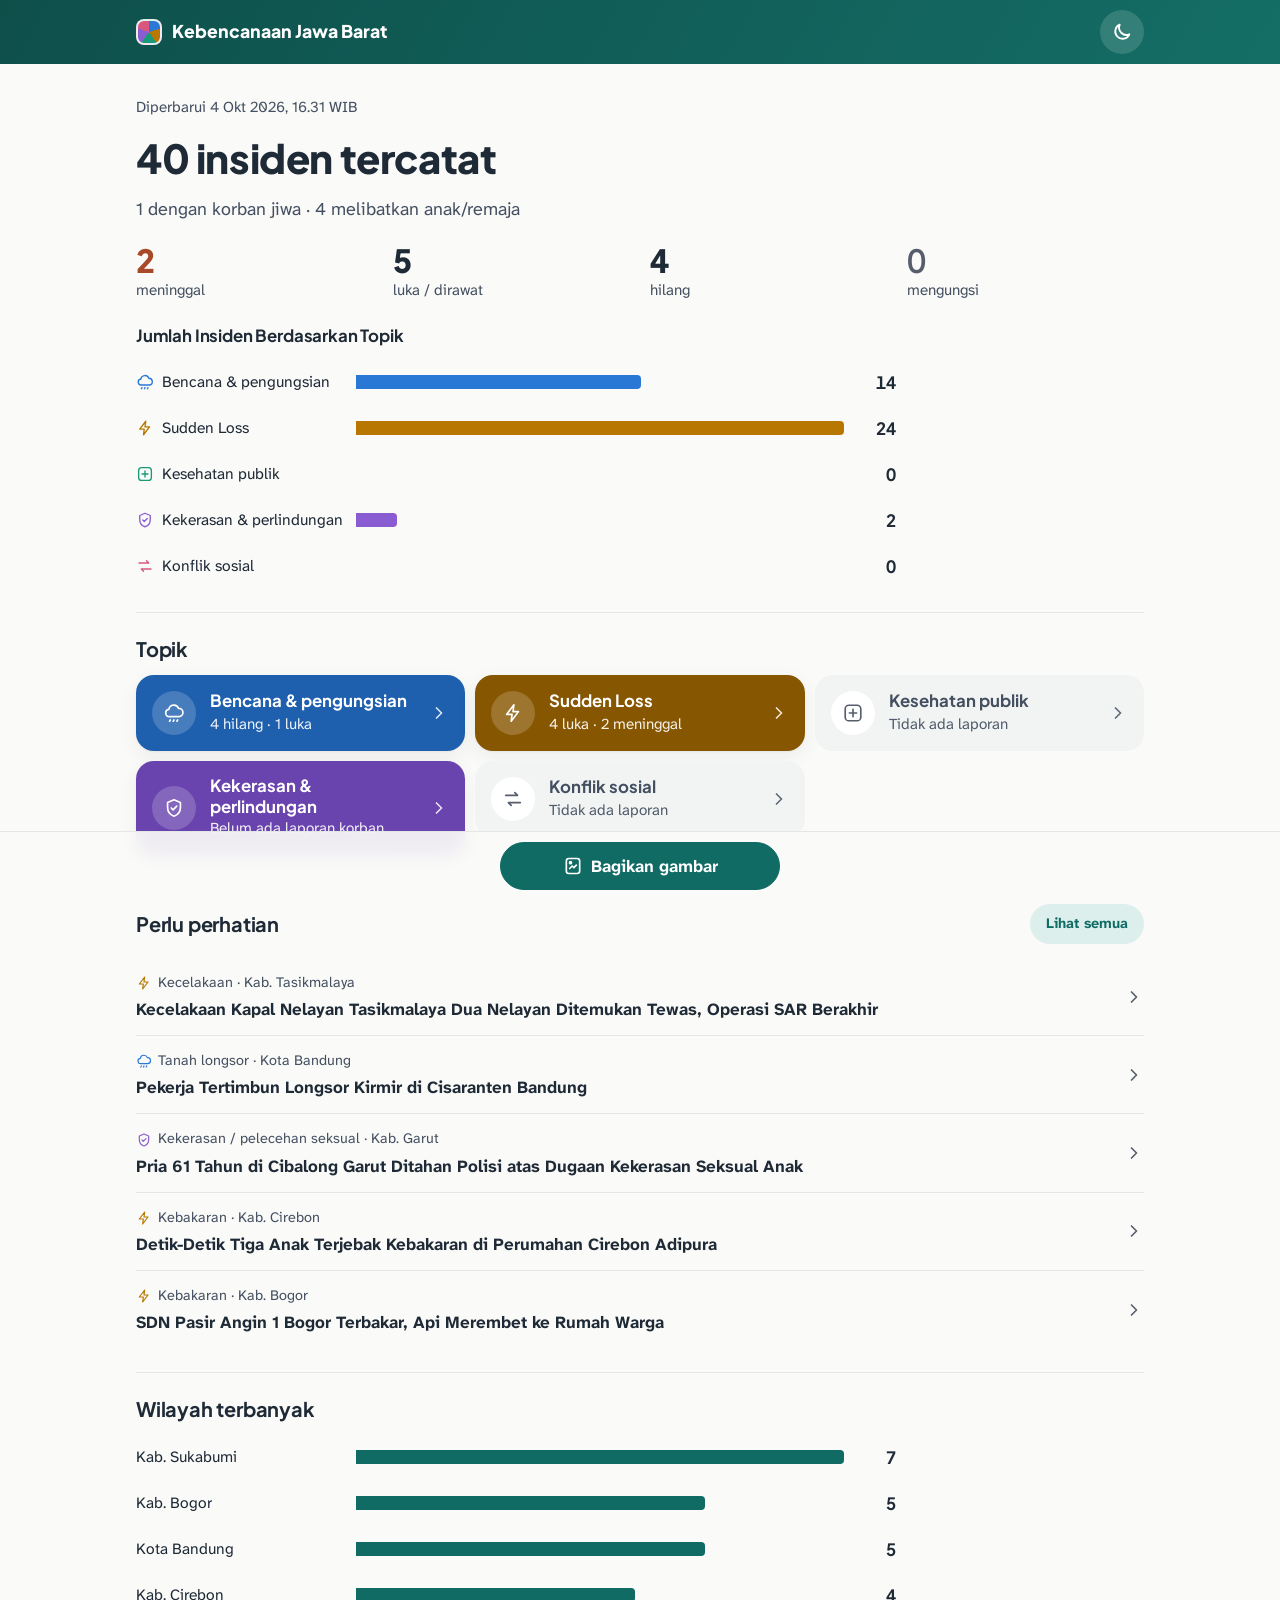
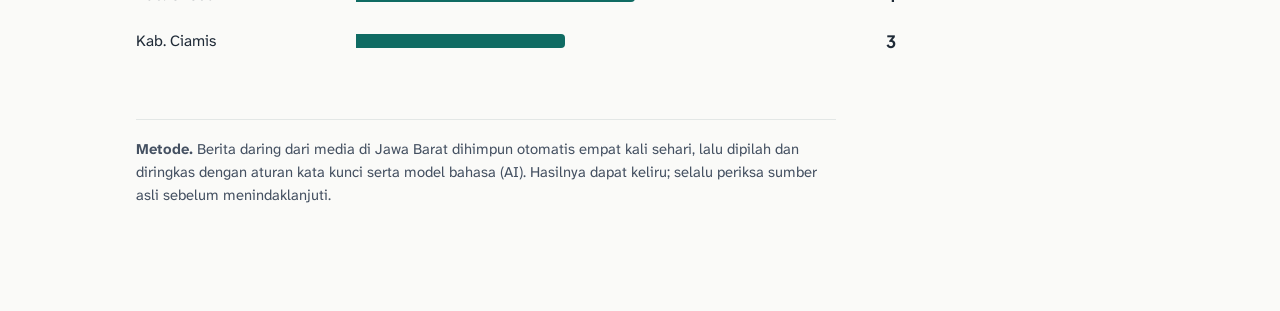
==== docs/kebencanaan-jabar/index.html @ a83148bd "Use custom domain." ====
<!doctype html>
<html lang="id">
<head>
<meta charset="utf-8">
<meta name="viewport" content="width=device-width, initial-scale=1, viewport-fit=cover">
<title>Kebencanaan Jawa Barat</title>
<meta name="description" content="Insiden bencana dan sosial di Jawa Barat dalam 24 jam terakhir, dikelompokkan menurut dampak psikososial.">
<meta name="theme-color" content="#0E4F4A">
<link rel="icon" href="data:image/svg+xml,%3Csvg xmlns=%22http://www.w3.org/2000/svg%22 viewBox=%220 0 24 24%22%3E%3Crect width=%2224%22 height=%2224%22 rx=%226%22 fill=%22%230F6B63%22/%3E%3Cpath d=%22M6 15l4-4 3 3 5-5%22 stroke=%22white%22 stroke-width=%222.2%22 fill=%22none%22 stroke-linecap=%22round%22 stroke-linejoin=%22round%22/%3E%3C/svg%3E">
<link rel="preload" href="../fonts/atkinson-next-latin.woff2" as="font" type="font/woff2" crossorigin>
<link rel="preload" href="../fonts/jakarta-latin.woff2" as="font" type="font/woff2" crossorigin>
<link rel="stylesheet" href="style.css">
</head>
<body>
<a class="skip" href="#view">Langsung ke isi</a>
<header class="top">
  <div class="top-inner">
    <a class="brand" href="#/"><span class="brand-mark" aria-hidden="true"></span>Kebencanaan Jawa Barat</a>
    <button type="button" class="theme" id="theme" aria-label="Ganti tema"></button>
  </div>
</header>
<p class="sample-banner" id="sample-banner" hidden>Data contoh untuk uji tampilan, bukan kejadian nyata.</p>

<main id="view" class="wrap" tabindex="-1">
  <section class="sec"><p class="lede">Memuat data…</p></section>
</main>
<p id="live" class="sr-only" aria-live="polite"></p>

<nav class="actionbar" aria-label="Aksi halaman">
  <button type="button" id="btn-back" class="btn ghost" hidden>
    <svg width="20" height="20" viewBox="0 0 24 24" fill="none" stroke="currentColor" stroke-width="2" stroke-linecap="round" stroke-linejoin="round" aria-hidden="true"><path d="M15 18l-6-6 6-6"/></svg>Kembali</button>
  <button type="button" id="btn-share" class="btn primary" hidden>
    <svg width="20" height="20" viewBox="0 0 24 24" fill="none" stroke="currentColor" stroke-width="2" stroke-linecap="round" stroke-linejoin="round" aria-hidden="true"><rect x="4" y="3" width="16" height="18" rx="3"/><path d="M8 15l3-3 2 2 3-3"/><circle cx="9" cy="8" r="1.2"/></svg>Bagikan gambar</button>
</nav>

<footer class="foot wrap">
  <p><strong>Metode.</strong> Berita daring dari media di Jawa Barat dihimpun otomatis empat kali sehari, lalu dipilah dan diringkas dengan
    aturan kata kunci serta model bahasa (AI). Hasilnya dapat keliru; selalu periksa sumber asli sebelum menindaklanjuti.</p>
</footer>

<dialog id="share" class="sheet" aria-labelledby="share-title">
  <div class="sheet-head">
    <h2 id="share-title">Bagikan gambar</h2>
    <button type="button" class="btn ghost icon-only" data-act="close" aria-label="Tutup">
      <svg width="20" height="20" viewBox="0 0 24 24" fill="none" stroke="currentColor" stroke-width="2" stroke-linecap="round" aria-hidden="true"><path d="M6 6l12 12M18 6L6 18"/></svg></button>
  </div>
  <p class="share-status" role="status"></p>
  <img class="share-preview" alt="" hidden width="1080" height="1440">
  <ul class="platforms" aria-label="Bagikan ke">
    <li><button type="button" class="plat" data-act="ig" disabled>
      <span class="plat-icon"><svg width="22" height="22" viewBox="0 0 24 24" fill="none" stroke="currentColor" stroke-width="2" aria-hidden="true"><rect x="3" y="3" width="18" height="18" rx="5"/><circle cx="12" cy="12" r="4"/><circle cx="17.3" cy="6.7" r="1" fill="currentColor" stroke="none"/></svg></span>Instagram</button></li>
    <li><a class="plat" data-act="x" target="_blank" rel="noopener">
      <span class="plat-icon"><svg width="20" height="20" viewBox="0 0 24 24" fill="currentColor" aria-hidden="true"><path d="M18.2 2.3h3.3l-7.2 8.3 8.5 11.2h-6.7l-5.2-6.8-6 6.8H1.7l7.7-8.8L1.3 2.3h6.8l4.7 6.2 5.4-6.2Zm-1.1 17.5h1.8L7.1 4.1h-2l12 15.7Z"/></svg></span>X</a></li>
    <li><a class="plat" data-act="threads" target="_blank" rel="noopener">
      <span class="plat-icon"><svg width="22" height="22" viewBox="0 0 24 24" fill="none" stroke="currentColor" stroke-width="2" stroke-linecap="round" aria-hidden="true"><path d="M16.8 11.3c-.4-2.8-2.2-4.3-4.8-4.3-2.9 0-4.6 2-4.6 5s1.8 5 4.7 5c2.5 0 4-1.4 4-3.3 0-2-1.6-2.9-3.8-2.9-2 0-3.2 1-3.2 2.3 0 1.2 1 2 2.4 2 2.4 0 3.5-2 3.5-4.8 0-4.4-2.8-7.3-7.2-7.3C4.7 3 3 6.9 3 12s2 9 7.8 9c3.3 0 5.8-1.3 7.2-3.5"/></svg></span>Threads</a></li>
    <li><a class="plat" data-act="wa" target="_blank" rel="noopener">
      <span class="plat-icon"><svg width="22" height="22" viewBox="0 0 24 24" fill="none" stroke="currentColor" stroke-width="2" stroke-linejoin="round" aria-hidden="true"><path d="M20.5 12a8.5 8.5 0 0 1-12.6 7.4L3.5 20.5l1.2-4.2A8.5 8.5 0 1 1 20.5 12Z"/><path d="M9 8.5c0 3.6 2.9 6.5 6.5 6.5l1-1.6-2-1-1 .8a4.6 4.6 0 0 1-2.2-2.2l.8-1-1-2-1.6 1Z" fill="currentColor" stroke="none"/></svg></span>WhatsApp</a></li>
    <li><a class="plat" data-act="fb" target="_blank" rel="noopener">
      <span class="plat-icon"><svg width="22" height="22" viewBox="0 0 24 24" fill="currentColor" aria-hidden="true"><path d="M13.5 21v-7h2.4l.4-3h-2.8V9.2c0-.9.3-1.4 1.5-1.4h1.4V5.1c-.3 0-1.1-.1-2.1-.1-2.1 0-3.6 1.3-3.6 3.7V11H8.3v3h2.4v7h2.8Z"/></svg></span>Facebook</a></li>
    <li><button type="button" class="plat" data-act="more" hidden disabled>
      <span class="plat-icon"><svg width="22" height="22" viewBox="0 0 24 24" fill="currentColor" aria-hidden="true"><circle cx="5" cy="12" r="2"/><circle cx="12" cy="12" r="2"/><circle cx="19" cy="12" r="2"/></svg></span>Lainnya</button></li>
    <li><a class="plat" data-act="save" aria-disabled="true">
      <span class="plat-icon"><svg width="22" height="22" viewBox="0 0 24 24" fill="none" stroke="currentColor" stroke-width="2" stroke-linecap="round" stroke-linejoin="round" aria-hidden="true"><path d="M12 4v11M7 10l5 5 5-5M5 20h14"/></svg></span>Unduh</a></li>
  </ul>
  <p class="share-hint">Di ponsel, Instagram membuka pilihan Story atau Feed.</p>
</dialog>
<div id="story-stage" aria-hidden="true"></div>

<script type="module" src="js/app.js"></script>
</body>
</html>
---- docs/kebencanaan-jabar/style.css ----
/* Kebencanaan Jawa Barat — calm, legible, mobile-first.
   Fonts: Plus Jakarta Sans (headings, figures) + Atkinson Hyperlegible Next (body), self-hosted, SIL OFL. */

@font-face { font-family: "Atkinson Hyperlegible Next"; font-style: normal; font-weight: 200 800; font-display: swap;
  src: url(../fonts/atkinson-next-latin.woff2) format("woff2");
  unicode-range: U+0000-00FF, U+0131, U+0152-0153, U+02BB-02BC, U+02C6, U+02DA, U+02DC, U+0304, U+0308, U+0329, U+2000-206F, U+20AC, U+2122, U+2191, U+2193, U+2212, U+2215, U+FEFF, U+FFFD; }
@font-face { font-family: "Atkinson Hyperlegible Next"; font-style: normal; font-weight: 200 800; font-display: swap;
  src: url(../fonts/atkinson-next-latin-ext.woff2) format("woff2");
  unicode-range: U+0100-02BA, U+02BD-02C5, U+02C7-02CC, U+02CE-02D7, U+02DD-02FF, U+0304, U+0308, U+0329, U+1D00-1DBF, U+1E00-1E9F, U+1EF2-1EFF, U+2020, U+20A0-20AB, U+20AD-20C0, U+2113, U+2C60-2C7F, U+A720-A7FF; }
@font-face { font-family: "Plus Jakarta Sans"; font-style: normal; font-weight: 200 800; font-display: swap;
  src: url(../fonts/jakarta-latin.woff2) format("woff2");
  unicode-range: U+0000-00FF, U+0131, U+0152-0153, U+02BB-02BC, U+02C6, U+02DA, U+02DC, U+0304, U+0308, U+0329, U+2000-206F, U+20AC, U+2122, U+2191, U+2193, U+2212, U+2215, U+FEFF, U+FFFD; }
@font-face { font-family: "Plus Jakarta Sans"; font-style: normal; font-weight: 200 800; font-display: swap;
  src: url(../fonts/jakarta-latin-ext.woff2) format("woff2");
  unicode-range: U+0100-02BA, U+02BD-02C5, U+02C7-02CC, U+02CE-02D7, U+02DD-02FF, U+0304, U+0308, U+0329, U+1D00-1DBF, U+1E00-1E9F, U+1EF2-1EFF, U+2020, U+20A0-20AB, U+20AD-20C0, U+2113, U+2C60-2C7F, U+A720-A7FF; }

/* ------------------------------------------------------------------ tokens */
:root {
  color-scheme: light;
  --page: #FAFAF8;
  --surface: #FFFFFF;
  --surface-2: #F1F4F3;
  --ink: #1F2A37;
  --ink-2: #445061;
  --muted: #565E6B;
  --line: #E3E7E6;
  --accent: #0F6B63;
  --accent-ink: #FFFFFF;
  --accent-soft: #DDEFEC;
  --dead: #A8492A;
  --focus: #0F6B63;
  --band: #0E4F4A;
  --band-2: #146E66;
  --note: #EEE8F7;
  --shadow: 0 1px 2px rgba(31, 42, 55, .05), 0 6px 20px rgba(31, 42, 55, .06);

  /* lens marks for charts (validated categorical order) and deep shades for solid cards (white text >= 5.9:1) */
  --l-bencana: #2a78d6;      --d-bencana: #1E5FAE;
  --l-sudden-loss: #b87700;  --d-sudden-loss: #875600;
  --l-kesehatan: #1a9a78;    --d-kesehatan: #0E6E55;
  --l-kekerasan: #8a5cd1;    --d-kekerasan: #6A44AE;
  --l-konflik: #d9577e;      --d-konflik: #AE3861;
  --l-lainnya: #7b8390;      --d-lainnya: #58606C;

  --font-body: "Atkinson Hyperlegible Next", system-ui, -apple-system, "Segoe UI", Roboto, sans-serif;
  --font-head: "Plus Jakarta Sans", "Atkinson Hyperlegible Next", system-ui, sans-serif;
  --r: 18px;
  --r-sm: 12px;
  --bar-h: 76px;
}
@media (prefers-color-scheme: dark) {
  :root:not([data-theme="light"]) {
    color-scheme: dark;
    --page: #121619; --surface: #1A1F24; --surface-2: #232A30; --ink: #F1F0EC; --ink-2: #C9CDD3; --muted: #A3AAB4;
    --line: #2C343B; --accent: #3CC4B2; --accent-ink: #0B1A18; --accent-soft: #173833; --dead: #F08A63; --focus: #6FDCCD;
    --band: #0B3B37; --band-2: #0F524C; --note: #2A2340; --shadow: none;
    --l-bencana: #3987e5; --l-sudden-loss: #c98500; --l-kesehatan: #199e70; --l-kekerasan: #9b7ce6; --l-konflik: #d9577e; --l-lainnya: #8b93a0;
  }
}
:root[data-theme="dark"] {
  color-scheme: dark;
  --page: #121619; --surface: #1A1F24; --surface-2: #232A30; --ink: #F1F0EC; --ink-2: #C9CDD3; --muted: #A3AAB4;
  --line: #2C343B; --accent: #3CC4B2; --accent-ink: #0B1A18; --accent-soft: #173833; --dead: #F08A63; --focus: #6FDCCD;
  --band: #0B3B37; --band-2: #0F524C; --note: #2A2340; --shadow: none;
  --l-bencana: #3987e5; --l-sudden-loss: #c98500; --l-kesehatan: #199e70; --l-kekerasan: #9b7ce6; --l-konflik: #d9577e; --l-lainnya: #8b93a0;
}

/* ------------------------------------------------------------------ base */
*, *::before, *::after { box-sizing: border-box; }
html { -webkit-text-size-adjust: 100%; }
body {
  margin: 0; background: var(--page); color: var(--ink);
  font: 400 1.0625rem/1.55 var(--font-body);  /* 17px */
  padding-bottom: calc(var(--bar-h) + env(safe-area-inset-bottom, 0px));
}
h1, h2, h3 { font-family: var(--font-head); line-height: 1.2; letter-spacing: -0.01em; margin: 0; text-wrap: balance; }
h1 { font-size: clamp(1.75rem, 1.25rem + 2.2vw, 2.5rem); font-weight: 800; }
h2 { font-size: 1.25rem; font-weight: 700; }
a { color: var(--accent); text-underline-offset: 3px; }
p { margin: 0; }
button, select, input { font: inherit; color: inherit; }
:focus-visible { outline: 3px solid var(--focus); outline-offset: 2px; border-radius: 6px; }
h1:focus { outline: none; }
[hidden] { display: none !important; }
.sr-only { position: absolute; width: 1px; height: 1px; overflow: hidden; clip: rect(0 0 0 0); white-space: nowrap; }
.skip { position: absolute; left: 16px; top: -60px; background: var(--ink); color: var(--page); padding: 10px 14px; border-radius: 8px; z-index: 50; }
.skip:focus { top: 12px; }
.muted { color: var(--muted); }
.icon { flex: none; }
.wrap { max-width: 1040px; margin: 0 auto; padding-inline: max(16px, env(safe-area-inset-left, 0px)); }

/* ------------------------------------------------------------------ header band */
.top { background: linear-gradient(120deg, var(--band), var(--band-2)); color: #fff; padding-top: env(safe-area-inset-top, 0px); }
.top-inner { max-width: 1040px; margin: 0 auto; padding: 10px 16px; display: flex; align-items: center; justify-content: space-between; gap: 12px; }
.brand { display: inline-flex; align-items: center; gap: 10px; color: #fff; text-decoration: none;
  font-family: var(--font-head); font-weight: 800; font-size: 1.1rem; min-height: 44px; }
.brand-mark { width: 26px; height: 26px; border-radius: 8px; flex: none; border: 2px solid rgba(255, 255, 255, .85);
  background: conic-gradient(var(--l-bencana) 0 20%, var(--l-sudden-loss) 0 40%, var(--l-kesehatan) 0 60%, var(--l-kekerasan) 0 80%, var(--l-konflik) 0); }
.theme { display: grid; place-items: center; width: 44px; height: 44px; border-radius: 50%; border: 0; cursor: pointer;
  background: rgba(255, 255, 255, .14); color: #fff; }
.theme:hover { background: rgba(255, 255, 255, .24); }
.top :focus-visible { outline-color: #fff; }
.sample-banner { background: #F6EACB; color: #1F2A37; text-align: center; padding: 8px 16px; font-size: .9rem; font-weight: 700; }

/* ------------------------------------------------------------------ sections (plain, not cards) */
main { padding-block: 8px 24px; }
main:focus { outline: none; }
.sec { padding-block: 24px; display: grid; gap: 14px; }
.sec + .sec { border-top: 1px solid var(--line); }
.sec-head { display: flex; align-items: center; justify-content: space-between; gap: 12px; }
.sub { font-size: 1.05rem; margin-top: 10px; }
.stamp { font-size: .95rem; color: var(--ink-2); }
h2[tabindex] { scroll-margin-top: 16px; }
h2[tabindex]:focus { outline: none; }
.eyebrow { display: flex; align-items: center; gap: 8px; font-size: .95rem; font-weight: 700; color: var(--ink-2); }
.lede { font-size: 1.125rem; color: var(--ink-2); max-width: 62ch; }
.count { display: inline-block; min-width: 1.8em; padding: 0 8px; margin-left: 6px; border-radius: 999px; background: var(--surface-2);
  font-size: .95rem; text-align: center; vertical-align: 2px; font-variant-numeric: tabular-nums; }
.count-head { font-size: 1.1rem; font-weight: 600; color: var(--ink-2); }
.count-head b { font-size: 2.25rem; font-weight: 800; color: var(--ink); margin-right: 6px; font-variant-numeric: tabular-nums; }
.pill { display: inline-flex; align-items: center; min-height: 40px; padding: 6px 16px; border-radius: 999px; background: var(--accent-soft);
  color: var(--accent); font-weight: 700; font-size: .9rem; text-decoration: none; white-space: nowrap; }
.pill:hover { filter: brightness(.97); }
.empty { padding: 16px; border-radius: var(--r-sm); background: var(--surface-2); color: var(--ink-2); }

/* the page band on topic / list / case pages */
.band { margin-top: 16px; padding: 18px 20px 24px; border-radius: var(--r); background: var(--ld, var(--band)); color: #fff; display: grid; gap: 8px; }
.band .eyebrow, .band .lede, .band .meta { color: rgba(255, 255, 255, .9); }
.band a { color: #fff; }
.band :focus-visible { outline-color: #fff; }
.meta { font-size: .95rem; }
.src-head { margin-top: 8px; font-weight: 700; color: rgba(255, 255, 255, .9); }
.src-btns { list-style: none; margin: 0; padding: 0; display: flex; flex-wrap: wrap; gap: 8px; }
.band .btn.src { background: #fff; color: #1F2A37; border-color: #fff; min-height: 48px; }
.band .btn.src:hover { background: #F1F4F3; }
.btn.src svg { flex: none; }

/* ------------------------------------------------------------------ crumbs */
.crumbs ol { list-style: none; margin: 0 0 4px; padding: 0; display: flex; flex-wrap: wrap; gap: 2px 8px; font-size: .9rem; color: rgba(255, 255, 255, .85); }
.crumbs li + li::before { content: "›"; margin-right: 8px; }
.crumbs li { display: flex; align-items: center; min-height: 32px; }
.crumbs a { display: inline-flex; min-height: 32px; align-items: center; }

/* ------------------------------------------------------------------ figures (plain numbers) */
.figures { display: grid; grid-template-columns: repeat(2, minmax(0, 1fr)); gap: 12px 20px; margin: 6px 0 0; }
@media (min-width: 600px) { .figures { grid-template-columns: repeat(4, minmax(0, 1fr)); } }
.fig { display: flex; flex-direction: column-reverse; }
.fig dd { margin: 0; font-family: var(--font-head); font-size: 2rem; font-weight: 800; line-height: 1.1; font-variant-numeric: tabular-nums; }
.fig dt { font-size: .95rem; color: var(--ink-2); }
.fig.zero dd { color: var(--muted); font-weight: 600; }
.fig.dead dd { color: var(--dead); }

/* ------------------------------------------------------------------ bar chart */
.chart { list-style: none; margin: 0; padding: 0; display: grid; gap: 2px; }
.chart-row { display: grid; grid-template-columns: minmax(0, 13rem) 1fr 2.5rem; align-items: center; gap: 12px; min-height: 44px;
  padding: 4px 8px; margin-inline: -8px; border-radius: 10px; color: var(--ink); text-decoration: none; }
a.chart-row:hover { background: var(--surface-2); }
a.chart-row[aria-current="true"] { background: var(--accent-soft); font-weight: 700; }
.chart-label { display: flex; align-items: center; gap: 8px; min-width: 0; font-size: .975rem; }
.chart-label span { overflow: hidden; text-overflow: ellipsis; white-space: nowrap; }
.chart-label .icon { color: var(--lc); }
.chart-track { height: 14px; }
.chart-fill { display: block; height: 100%; background: var(--lc, var(--accent)); border-radius: 0 4px 4px 0; }
.chart-value { text-align: right; font-family: var(--font-head); font-weight: 700; font-variant-numeric: tabular-nums; }
.chart { max-width: 760px; }
/* narrow screens: label on its own line, bar + value below, so names are never truncated */
@media (max-width: 480px) {
  .chart-row { grid-template-columns: 1fr 2.25rem; gap: 2px 10px; padding-block: 6px; }
  .chart-label { grid-column: 1 / -1; }
  .chart-label span { white-space: normal; }
}

/* ------------------------------------------------------------------ topic cards (solid, one line each) */
.topics { list-style: none; margin: 0; padding: 0; display: grid; gap: 10px; grid-template-columns: repeat(auto-fill, minmax(min(100%, 300px), 1fr)); }
.topic { display: grid; grid-template-columns: auto 1fr auto; grid-template-rows: auto auto; column-gap: 14px; align-items: center;
  min-height: 76px; padding: 14px 16px; border-radius: var(--r); background: var(--ld); color: #fff; text-decoration: none;
  box-shadow: var(--shadow); transition: transform .15s; }
.topic:hover { transform: translateY(-2px); }
.topic-icon { grid-row: 1 / 3; display: grid; place-items: center; width: 44px; height: 44px; border-radius: 50%; background: rgba(255, 255, 255, .18); }
.topic-name { font-family: var(--font-head); font-weight: 700; font-size: 1.05rem; line-height: 1.25; }
.topic-count { grid-column: 2; font-size: .95rem; opacity: .92; }
.topic .chev { grid-row: 1 / 3; grid-column: 3; color: inherit; opacity: .85; }
.topic.quiet { background: var(--surface-2); color: var(--ink-2); box-shadow: none; }
.topic.quiet .topic-icon { background: var(--surface); color: var(--muted); }

/* ------------------------------------------------------------------ case list (rows with dividers) */
.cases { list-style: none; margin: 0; padding: 0; }
.cases li + li { border-top: 1px solid var(--line); }
.case-row { display: flex; align-items: center; gap: 12px; padding: 14px 8px; margin-inline: -8px; border-radius: 10px; color: var(--ink); text-decoration: none; }
.case-row:hover { background: var(--surface-2); }
.case-body { display: grid; gap: 4px; flex: 1; min-width: 0; }
.case-meta { display: flex; flex-wrap: wrap; align-items: center; gap: 2px 6px; font-size: .9rem; color: var(--ink-2); }
.case-meta .icon { color: var(--lc); }
.case-title { font-weight: 700; line-height: 1.35; }
.case-impact { font-size: .95rem; color: var(--ink-2); font-variant-numeric: tabular-nums; }
.chev { flex: none; color: var(--muted); }

/* ------------------------------------------------------------------ filters */
.filters { display: flex; flex-wrap: wrap; gap: 10px; align-items: end; }
.field { display: grid; gap: 4px; font-size: .875rem; color: var(--ink-2); flex: 1 1 160px; min-width: 0; }
.select { position: relative; display: block; }
.select select { appearance: none; -webkit-appearance: none; display: block; width: 100%; min-height: 44px; padding: 6px 42px 6px 16px;
  border: 1px solid var(--line); border-radius: 999px; background: var(--surface); color: var(--ink); font-size: .95rem; cursor: pointer;
  text-overflow: ellipsis; white-space: nowrap; overflow: hidden; }
.select select:hover { background: var(--surface-2); }
.select .caret { position: absolute; right: 14px; top: 50%; translate: 0 -50%; color: var(--ink-2); pointer-events: none; }
.select select option { background: var(--surface); color: var(--ink); }
/* Customizable select (Chromium 135+): the open list matches too. Other browsers keep their native list. */
@supports (appearance: base-select) {
  .select select, .select select::picker(select) { appearance: base-select; }
  .select select { display: flex; align-items: center; }
  .select select::picker-icon { display: none; }
  .select select:open { border-color: var(--accent); }
  .select select::picker(select) { margin-block: 6px; padding: 6px; border: 1px solid var(--line); border-radius: var(--r-sm);
    background: var(--surface); color: var(--ink); box-shadow: 0 8px 28px rgba(10, 14, 20, .18); max-height: min(60dvh, 420px); }
  .select select option { display: flex; align-items: center; gap: 8px; min-height: 44px; padding: 8px 12px; border-radius: 10px; font-size: .95rem; cursor: pointer; }
  .select select option::checkmark { display: none; }
  .select select option:hover, .select select option:focus-visible { background: var(--surface-2); outline: none; }
  .select select option:checked { background: var(--accent-soft); color: var(--accent); font-weight: 700; }
}
.chips { display: flex; flex-wrap: wrap; gap: 6px; flex-basis: 100%; }
.chip { display: inline-flex; align-items: center; gap: 6px; min-height: 44px; padding: 6px 14px; border-radius: 999px; border: 1px solid var(--line);
  background: var(--surface); cursor: pointer; font-size: .95rem; }
.chip .icon { color: var(--lc, var(--ink-2)); }
.chip .n { font-variant-numeric: tabular-nums; color: var(--muted); }
.chip[aria-pressed="true"] { background: var(--ink); color: var(--page); border-color: var(--ink); }
.chip[aria-pressed="true"] .icon, .chip[aria-pressed="true"] .n { color: inherit; }
.seg { display: inline-flex; border-radius: 999px; padding: 3px; background: var(--surface-2); }
.seg button { border: 0; background: none; border-radius: 999px; padding: 6px 14px; min-height: 38px; cursor: pointer; font-size: .9rem; color: var(--ink-2); }
.seg button[aria-pressed="true"] { background: var(--surface); color: var(--ink); font-weight: 700; box-shadow: var(--shadow); }

/* ------------------------------------------------------------------ notes */
.note { margin-top: 12px; padding: 12px 16px; border-radius: var(--r-sm); background: var(--note); font-size: .95rem; }
.support { margin-block: 8px 16px; padding: 12px 16px; border-radius: var(--r-sm); background: var(--accent-soft); font-weight: 700; }

/* ------------------------------------------------------------------ case detail: key-value table */
.kv { margin: 0; display: grid; }
.kv > div { display: grid; grid-template-columns: minmax(7.5rem, 30%) 1fr; gap: 12px; padding: 12px 0; border-top: 1px solid var(--line); }
.kv > div:last-child { border-bottom: 1px solid var(--line); }
.kv dt { color: var(--ink-2); font-size: .95rem; }
.kv dd { margin: 0; font-weight: 600; }
.kv dd a { font-weight: 700; }
.summary { font-size: 1.125rem; max-width: 65ch; }

/* ------------------------------------------------------------------ action bar */
.actionbar { position: fixed; left: 0; right: 0; bottom: 0; z-index: 20; display: flex; justify-content: center; gap: 10px;
  padding: 10px 16px calc(10px + env(safe-area-inset-bottom, 0px)); background: color-mix(in srgb, var(--page) 92%, transparent);
  backdrop-filter: blur(8px); border-top: 1px solid var(--line); }
.btn { display: inline-flex; align-items: center; justify-content: center; gap: 8px; min-height: 48px; padding: 10px 18px; border-radius: 999px;
  border: 1px solid var(--line); background: var(--surface); color: var(--ink); font-weight: 700; cursor: pointer; text-decoration: none; }
.btn.primary { background: var(--accent); border-color: var(--accent); color: var(--accent-ink); flex: 0 1 280px; }
.btn.ghost { background: transparent; }
.btn.icon-only { padding: 10px; min-width: 48px; }
.actionbar .btn.ghost { flex: 0 1 160px; }

/* ------------------------------------------------------------------ footer */
.foot { padding-block: 8px 28px; }
.foot p { font-size: .925rem; color: var(--ink-2); max-width: 70ch; border-top: 1px solid var(--line); padding-top: 18px; }

/* ------------------------------------------------------------------ share sheet */
.sheet { border: 0; padding: 16px; width: min(560px, 100vw - 24px); max-height: calc(100dvh - 24px); border-radius: 20px; background: var(--surface); color: var(--ink); }
.sheet::backdrop { background: rgba(10, 14, 20, .55); }
.sheet-head { display: flex; justify-content: space-between; align-items: center; }
.share-status { margin: 4px 0 12px; color: var(--ink-2); font-size: .95rem; }
.share-preview { display: block; width: auto; max-width: 100%; height: auto; max-height: min(62dvh, 640px); aspect-ratio: 3 / 4; margin: 0 auto; border-radius: 12px; border: 1px solid var(--line); }
.platforms { list-style: none; margin: 16px 0 0; padding: 0; display: grid; grid-template-columns: repeat(auto-fill, minmax(76px, 1fr)); gap: 8px 4px; }
.plat { display: flex; flex-direction: column; align-items: center; gap: 6px; width: 100%; padding: 6px 2px; border: 0; background: none;
  color: var(--ink); font-size: .85rem; text-decoration: none; cursor: pointer; border-radius: 12px; }
.plat:hover { background: var(--surface-2); }
.plat-icon { display: grid; place-items: center; width: 52px; height: 52px; border-radius: 50%; background: var(--surface-2); }
.plat:disabled, .plat[aria-disabled="true"] { opacity: .45; cursor: default; pointer-events: none; }
.share-hint { margin-top: 10px; font-size: .875rem; color: var(--ink-2); text-align: center; }

@media (prefers-reduced-motion: reduce) { *, *::before, *::after { transition: none !important; animation: none !important; scroll-behavior: auto !important; } }

/* ================================================================== share image 1080×1440
   Always the light palette, so shared images look the same everywhere. */
#story-stage { position: fixed; left: -20000px; top: 0; pointer-events: none; }
.story {
  --page: #FAFAF8; --surface: #FFFFFF; --surface-2: #EDF1F0; --ink: #1F2A37; --ink-2: #445061; --muted: #565E6B; --line: #E3E7E6;
  --accent: #0F6B63; --dead: #A8492A; --band: #0E4F4A; --band-2: #146E66;
  --l-bencana: #2a78d6; --l-sudden-loss: #b87700; --l-kesehatan: #1a9a78; --l-kekerasan: #8a5cd1; --l-konflik: #d9577e; --l-lainnya: #7b8390;
  width: 1080px; height: 1440px; overflow: hidden; background: var(--page); color: var(--ink);
  font-family: var(--font-body); font-size: 30px; line-height: 1.4;
  display: grid; grid-template-rows: auto 1fr auto;
}
.st-band { background: var(--ld, linear-gradient(120deg, var(--band), var(--band-2))); color: #fff; padding: 56px 72px 48px; display: flex; flex-direction: column; gap: 14px; }
.st-head { display: flex; justify-content: space-between; align-items: center; gap: 24px; font-size: 24px; color: rgba(255, 255, 255, .88); margin-bottom: 18px; }
.st-brand { white-space: nowrap; display: inline-flex; align-items: center; gap: 14px; font-family: var(--font-head); font-weight: 800; font-size: 30px; color: #fff; }
.st-dot { width: 36px; height: 36px; border-radius: 10px; border: 3px solid rgba(255, 255, 255, .85);
  background: conic-gradient(var(--l-bencana) 0 20%, var(--l-sudden-loss) 0 40%, var(--l-kesehatan) 0 60%, var(--l-kekerasan) 0 80%, var(--l-konflik) 0); }
.st-eyebrow { display: flex; align-items: center; gap: 14px; font-family: var(--font-head); font-weight: 700; font-size: 32px; color: rgba(255, 255, 255, .9); }
.st-title { font-family: var(--font-head); font-size: 68px; font-weight: 800; line-height: 1.08; letter-spacing: -0.02em; }
.st-hero { font-family: var(--font-head); font-size: 56px; font-weight: 700; line-height: 1; color: rgba(255, 255, 255, .9); }
.st-hero b { font-size: 168px; font-weight: 800; color: #fff; letter-spacing: -0.04em; font-variant-numeric: tabular-nums; margin-right: 16px; }
.st-hero.sm b { font-size: 96px; }
.st-body { padding: 44px 72px 0; display: flex; flex-direction: column; gap: 26px; min-height: 0; overflow: hidden; }
.st-body > * { flex-shrink: 0; }
.st-lede { font-size: 32px; color: var(--ink-2); }
.st-figs { display: grid; grid-template-columns: repeat(4, 1fr); gap: 20px; }
.st-fig { display: flex; flex-direction: column; }
.st-fig b { font-family: var(--font-head); font-size: 72px; font-weight: 800; line-height: 1.05; font-variant-numeric: tabular-nums; }
.st-fig span { font-size: 26px; color: var(--ink-2); }
.st-fig.zero b { color: var(--muted); font-weight: 600; }
.st-fig.dead b { color: var(--dead); }
.st-h { font-family: var(--font-head); font-size: 32px; font-weight: 700; margin-top: 6px; }
.st-filter { font-weight: 400; color: var(--ink-2); }
.st-bars { display: flex; flex-direction: column; gap: 14px; }
.st-bar { display: grid; grid-template-columns: 430px 1fr 80px; gap: 20px; align-items: center; font-size: 28px; }
.st-bar-label { display: flex; align-items: center; gap: 12px; white-space: nowrap; overflow: hidden; text-overflow: ellipsis; }
.st-bar-label .icon { color: var(--lc); }
.st-bar-track { height: 28px; }
.st-bar-fill { display: block; height: 100%; background: var(--lc, var(--accent)); border-radius: 0 8px 8px 0; }
.st-bar b { font-family: var(--font-head); font-size: 36px; text-align: right; font-variant-numeric: tabular-nums; }
.st-kabs { font-size: 30px; }
.st-kabs > span:first-child { display: block; font-family: var(--font-head); font-weight: 700; font-size: 32px; margin-bottom: 6px; }
.st-kabs b { font-family: var(--font-head); }
.st-sep { margin: 0 14px; color: var(--muted); }
.st-cases { list-style: none; margin: 0; padding: 0; display: flex; flex-direction: column; }
.st-cases li { display: flex; align-items: flex-start; gap: 18px; padding: 16px 0; border-top: 2px solid var(--line); font-size: 30px; }
.st-cases li .icon { color: var(--lc); margin-top: 4px; }
.st-cases li b { font-family: var(--font-head); font-weight: 700; display: block; }
.st-case-impact { color: var(--ink-2); font-size: 27px; }
.st-kv { margin: 0; display: flex; flex-direction: column; }
.st-kv > div { display: grid; grid-template-columns: 300px 1fr; gap: 24px; padding: 18px 0; border-top: 2px solid var(--line); }
.st-kv > div:last-child { border-bottom: 2px solid var(--line); }
.st-kv dt { color: var(--ink-2); font-size: 28px; }
.st-kv dd { margin: 0; font-weight: 700; font-size: 30px; }
.st-summary { font-size: 32px; line-height: 1.45; display: -webkit-box; -webkit-line-clamp: 6; -webkit-box-orient: vertical; overflow: hidden; }
.st-summary.muted { color: var(--ink-2); font-style: italic; }
.st-sources { margin-top: auto; display: flex; flex-direction: column; gap: 4px; font-size: 22px; color: var(--ink-2); }
.st-sources span { font-family: var(--font-head); font-weight: 700; font-size: 24px; color: var(--ink); }
.st-sources p { word-break: break-all; line-height: 1.35; }
.st-foot { padding: 22px 72px 48px; display: flex; flex-direction: column; gap: 8px; font-size: 22px; color: var(--ink-2); }
.st-support { font-size: 26px; font-weight: 700; color: var(--ink); background: #DDEFEC; border-radius: 14px; padding: 12px 20px; }
.st-url { font-family: var(--font-head); font-weight: 700; color: var(--accent); }
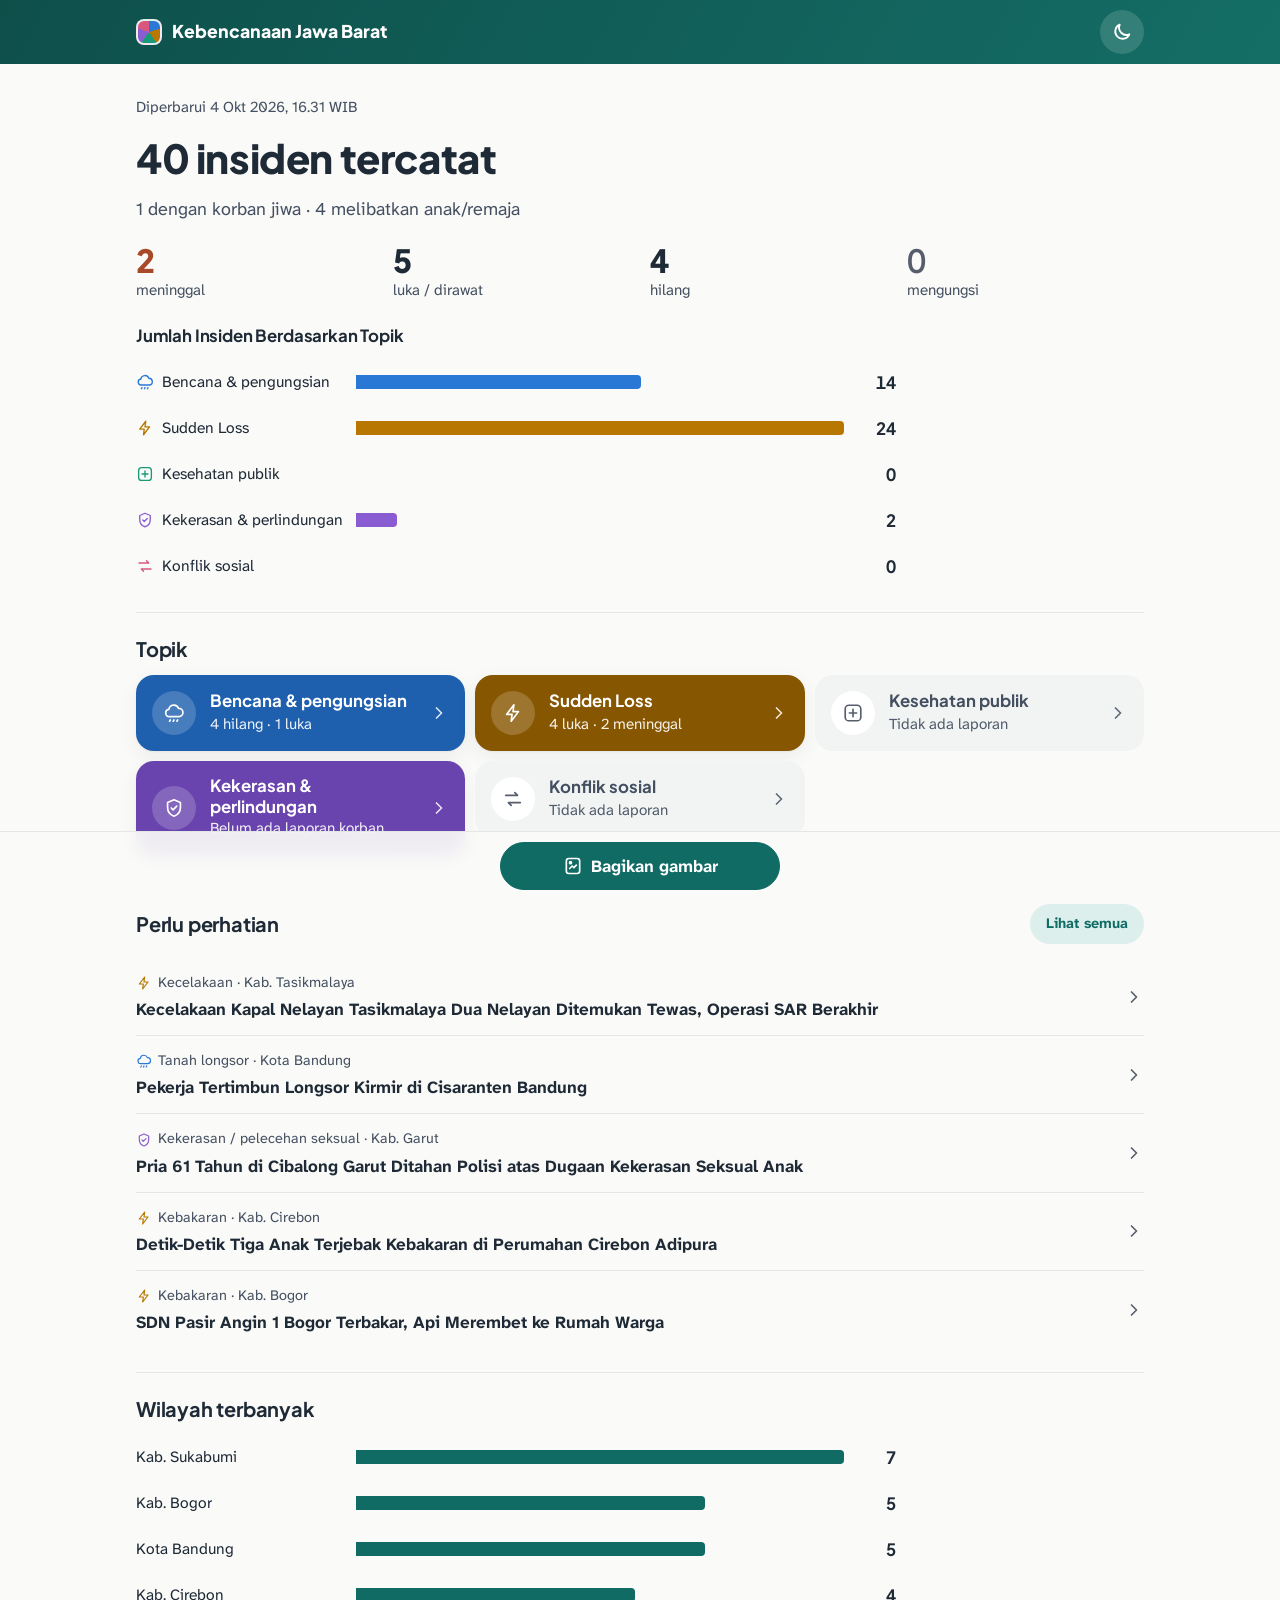
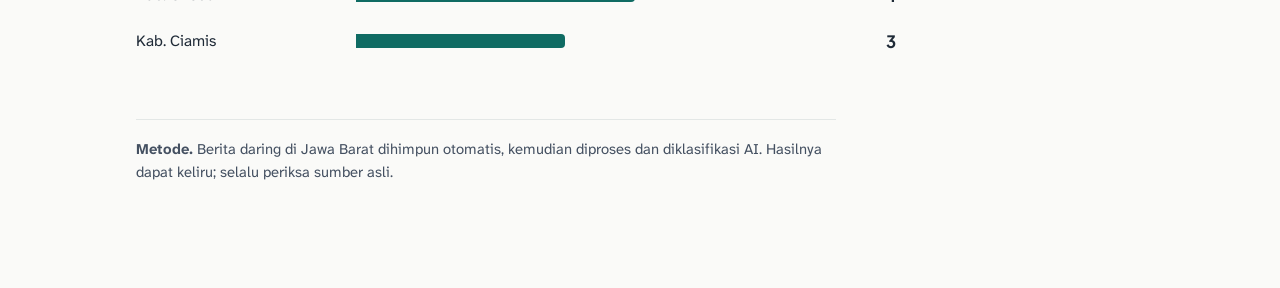
==== commit 9661861d: "Shorten url in the generated image for sharing. And shorten footer." ====
--- a/docs/kebencanaan-jabar/index.html
+++ b/docs/kebencanaan-jabar/index.html
@@ -34,8 +34,7 @@
 </nav>
 
 <footer class="foot wrap">
-  <p><strong>Metode.</strong> Berita daring dari media di Jawa Barat dihimpun otomatis empat kali sehari, lalu dipilah dan diringkas dengan
-    aturan kata kunci serta model bahasa (AI). Hasilnya dapat keliru; selalu periksa sumber asli sebelum menindaklanjuti.</p>
+  <p><strong>Metode.</strong> Berita daring di Jawa Barat dihimpun otomatis, kemudian diproses dan diklasifikasi AI. Hasilnya dapat keliru; selalu periksa sumber asli.</p>
 </footer>
 
 <dialog id="share" class="sheet" aria-labelledby="share-title">
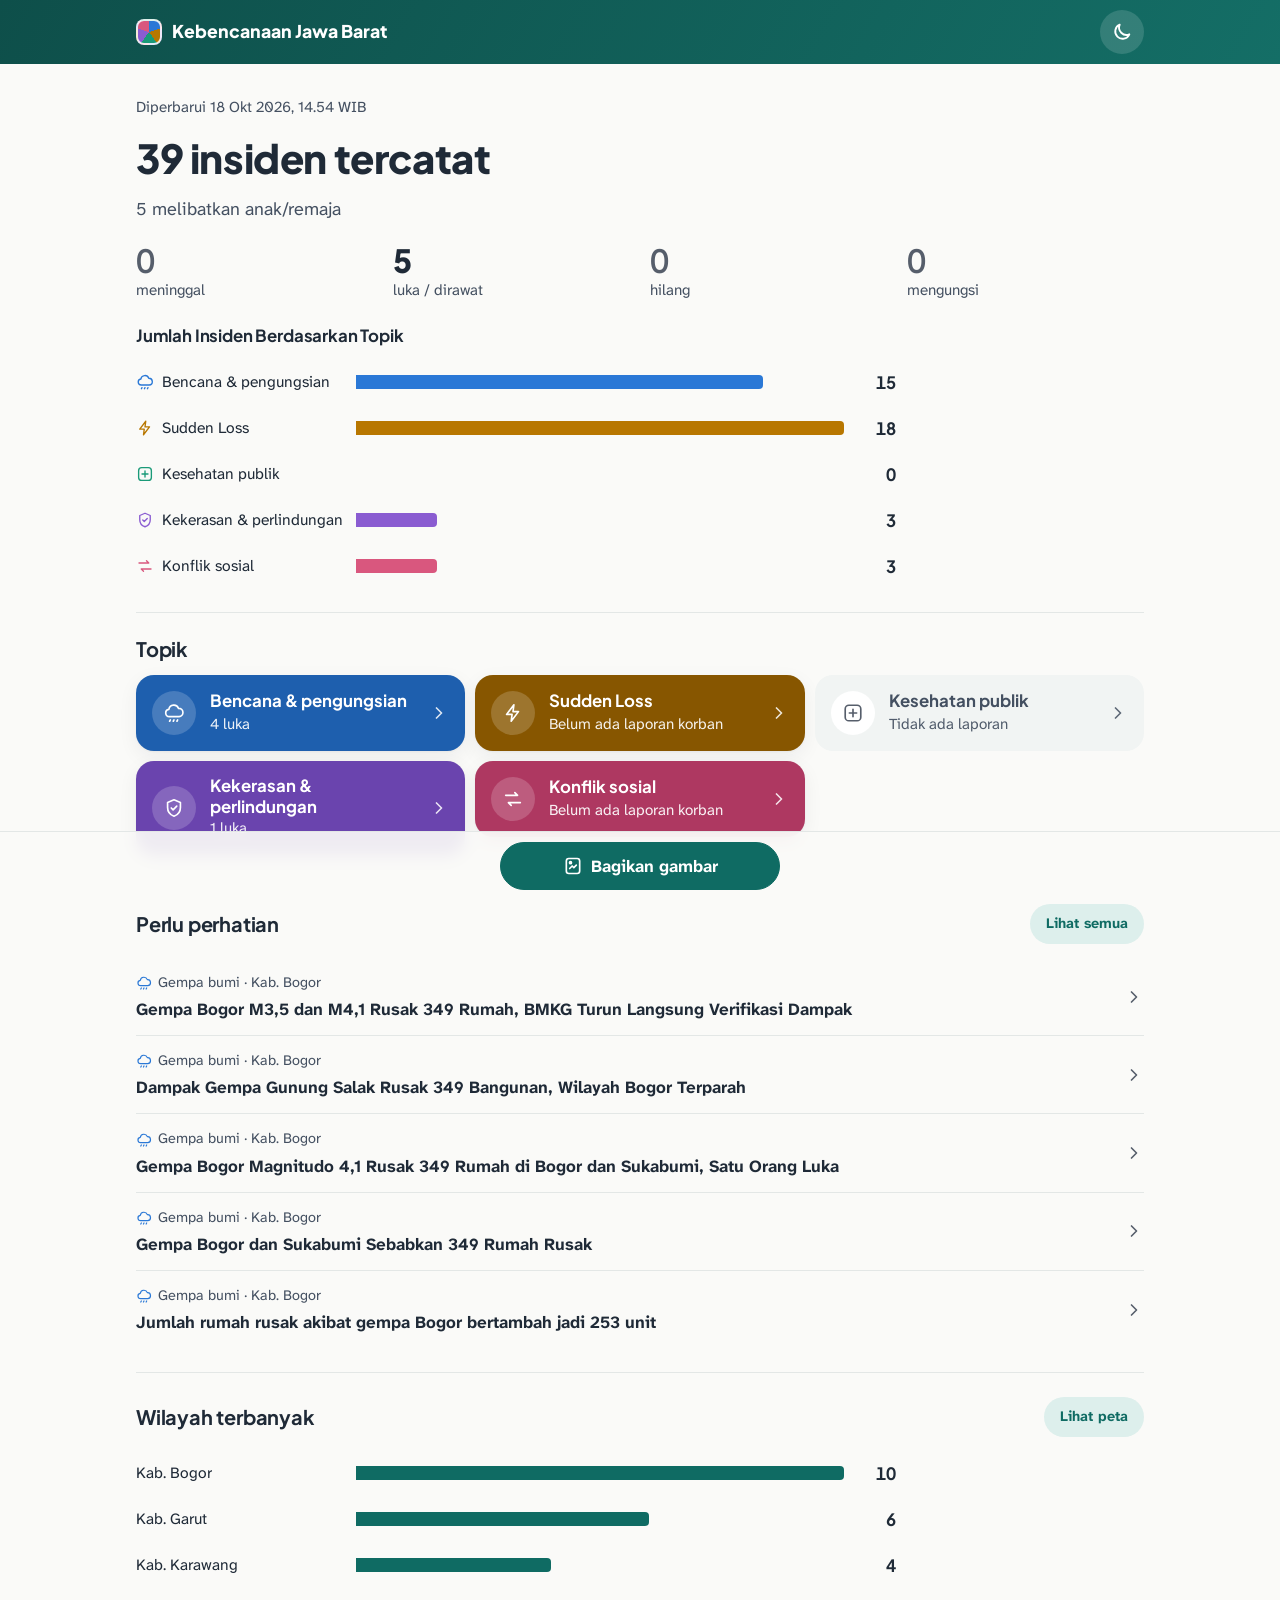
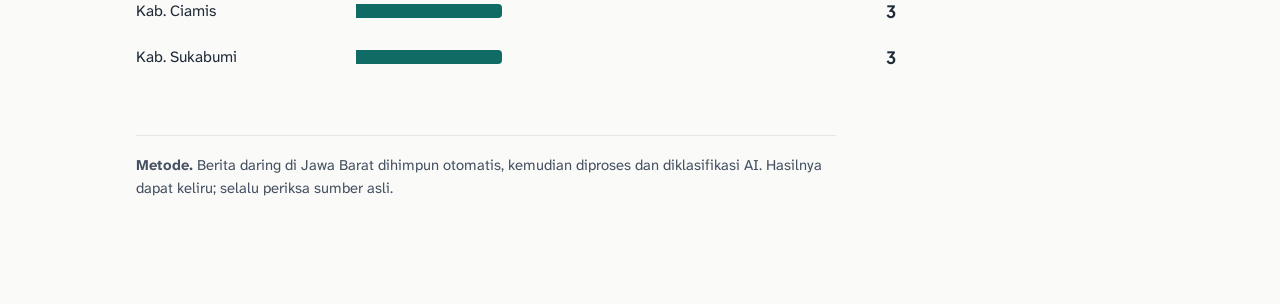
==== commit d3027ed4: "Make the dashboard installable as an app Web manifest, icons and a network-first service worker so t" ====
--- a/docs/kebencanaan-jabar/index.html
+++ b/docs/kebencanaan-jabar/index.html
@@ -6,6 +6,10 @@
 <title>Kebencanaan Jawa Barat</title>
 <meta name="description" content="Insiden bencana dan sosial di Jawa Barat dalam 24 jam terakhir, dikelompokkan menurut dampak psikososial.">
 <meta name="theme-color" content="#0E4F4A">
+<link rel="manifest" href="manifest.webmanifest">
+<link rel="apple-touch-icon" href="icons/apple-touch-icon.png">
+<meta name="apple-mobile-web-app-title" content="Bencana Jabar">
+<meta name="mobile-web-app-capable" content="yes">
 <link rel="icon" href="data:image/svg+xml,%3Csvg xmlns=%22http://www.w3.org/2000/svg%22 viewBox=%220 0 24 24%22%3E%3Crect width=%2224%22 height=%2224%22 rx=%226%22 fill=%22%230F6B63%22/%3E%3Cpath d=%22M6 15l4-4 3 3 5-5%22 stroke=%22white%22 stroke-width=%222.2%22 fill=%22none%22 stroke-linecap=%22round%22 stroke-linejoin=%22round%22/%3E%3C/svg%3E">
 <link rel="preload" href="../fonts/atkinson-next-latin.woff2" as="font" type="font/woff2" crossorigin>
 <link rel="preload" href="../fonts/jakarta-latin.woff2" as="font" type="font/woff2" crossorigin>
@@ -16,7 +20,11 @@
 <header class="top">
   <div class="top-inner">
     <a class="brand" href="#/"><span class="brand-mark" aria-hidden="true"></span>Kebencanaan Jawa Barat</a>
-    <button type="button" class="theme" id="theme" aria-label="Ganti tema"></button>
+    <div class="top-actions">
+      <button type="button" class="install" id="install" hidden aria-label="Pasang aplikasi di ponsel">
+        <svg width="20" height="20" viewBox="0 0 24 24" fill="none" stroke="currentColor" stroke-width="2" stroke-linecap="round" stroke-linejoin="round" aria-hidden="true"><rect x="6" y="2.5" width="12" height="19" rx="2.5"/><path d="M12 7.5v7M9 11.5l3 3 3-3"/></svg><span>Pasang</span></button>
+      <button type="button" class="theme" id="theme" aria-label="Ganti tema"></button>
+    </div>
   </div>
 </header>
 <p class="sample-banner" id="sample-banner" hidden>Data contoh untuk uji tampilan, bukan kejadian nyata.</p>
@@ -63,6 +71,21 @@
   </ul>
   <p class="share-hint">Di ponsel, Instagram membuka pilihan Story atau Feed.</p>
 </dialog>
+<dialog id="install-ios" class="sheet" aria-labelledby="install-title">
+  <div class="sheet-head">
+    <h2 id="install-title">Pasang di layar utama</h2>
+    <button type="button" class="btn ghost icon-only" data-act="close" aria-label="Tutup">
+      <svg width="20" height="20" viewBox="0 0 24 24" fill="none" stroke="currentColor" stroke-width="2" stroke-linecap="round" aria-hidden="true"><path d="M6 6l12 12M18 6L6 18"/></svg></button>
+  </div>
+  <p class="install-lede">Buka dasbor ini langsung dari ikon di ponsel, seperti aplikasi.</p>
+  <ol class="install-steps">
+    <li>Ketuk tombol <b>Bagikan</b>
+      <svg width="20" height="20" viewBox="0 0 24 24" fill="none" stroke="currentColor" stroke-width="2" stroke-linecap="round" stroke-linejoin="round" aria-label="(ikon kotak dengan panah ke atas)"><path d="M12 3v12M8 7l4-4 4 4"/><path d="M6 11H5a1 1 0 0 0-1 1v8a1 1 0 0 0 1 1h14a1 1 0 0 0 1-1v-8a1 1 0 0 0-1-1h-1"/></svg>
+      di bilah Safari.</li>
+    <li>Gulir lalu pilih <b>Tambah ke Layar Utama</b>.</li>
+    <li>Ketuk <b>Tambah</b>. Ikon <b>Bencana Jabar</b> muncul di layar utama.</li>
+  </ol>
+</dialog>
 <div id="story-stage" aria-hidden="true"></div>
 
 <script type="module" src="js/app.js"></script>
--- a/docs/kebencanaan-jabar/style.css
+++ b/docs/kebencanaan-jabar/style.css
@@ -96,6 +96,14 @@
   font-family: var(--font-head); font-weight: 800; font-size: 1.1rem; min-height: 44px; }
 .brand-mark { width: 26px; height: 26px; border-radius: 8px; flex: none; border: 2px solid rgba(255, 255, 255, .85);
   background: conic-gradient(var(--l-bencana) 0 20%, var(--l-sudden-loss) 0 40%, var(--l-kesehatan) 0 60%, var(--l-kekerasan) 0 80%, var(--l-konflik) 0); }
+.top-actions { display: flex; align-items: center; gap: 8px; }
+.install { display: inline-flex; align-items: center; gap: 6px; height: 44px; padding: 0 14px 0 12px; border-radius: 999px; border: 0; cursor: pointer;
+  background: #fff; color: var(--band); font-weight: 700; font-size: .95rem; }
+.install:hover { background: #E8F3F1; }
+@media (max-width: 400px) { .install span { display: none; } .install { width: 44px; padding: 0; justify-content: center; } .brand { font-size: 1rem; gap: 8px; } }
+.install-lede { margin: 4px 0 12px; color: var(--ink-2); }
+.install-steps { margin: 0; padding-left: 1.4em; display: grid; gap: 10px; }
+.install-steps svg { vertical-align: -4px; color: var(--accent); }
 .theme { display: grid; place-items: center; width: 44px; height: 44px; border-radius: 50%; border: 0; cursor: pointer;
   background: rgba(255, 255, 255, .14); color: #fff; }
 .theme:hover { background: rgba(255, 255, 255, .24); }
@@ -169,6 +177,45 @@
   .chart-label { grid-column: 1 / -1; }
   .chart-label span { white-space: normal; }
 }
+
+/* ------------------------------------------------------------------ topic page: chart + analysis column */
+.split { display: grid; gap: 24px; align-items: start; }
+@media (min-width: 900px) { .split { grid-template-columns: minmax(0, 1fr) minmax(0, 1fr); gap: 40px; } }
+.ana-col { display: grid; gap: 10px; }
+.ana-scope { font-weight: 600; color: var(--ink-2); }
+.ana-note { font-size: .9rem; color: var(--ink-2); }
+.ana-list { list-style: none; margin: 0; padding: 0; }
+.ana { display: grid; gap: 4px; padding: 14px 0; border-top: 1px solid var(--line); }
+.ana-meta { display: flex; flex-wrap: wrap; align-items: center; gap: 4px 8px; font-size: .875rem; color: var(--ink-2); }
+.ana-kind { padding: 1px 10px; border-radius: 999px; background: var(--accent-soft); color: var(--accent); font-weight: 700; }
+.ana-title { font-weight: 700; line-height: 1.35; color: var(--ink); }
+.ana-title:hover { color: var(--accent); }
+.ana-finding { font-size: .975rem; }
+.ana-who { font-size: .875rem; color: var(--muted); }
+.ana-quote summary, .ana-more summary { cursor: pointer; font-size: .875rem; font-weight: 700; color: var(--accent); min-height: 32px; display: flex; align-items: center; }
+.ana-quote blockquote { margin: 6px 0 0; padding: 8px 12px; border-left: 3px solid var(--line); font-size: .925rem; color: var(--ink-2); }
+.ana-more > summary { margin-top: 4px; }
+
+/* ------------------------------------------------------------------ map */
+.map { height: min(68dvh, 560px); min-height: 340px; border-radius: var(--r); border: 1px solid var(--line); background: var(--surface-2); z-index: 0; }
+.map .empty { margin: 16px; }
+.map .leaflet-tile-pane { filter: saturate(.55) brightness(1.02); }  /* calmer basemap so the data reads first */
+.map.dark-tiles .leaflet-tile-pane { filter: invert(1) hue-rotate(180deg) saturate(.4) brightness(.85) contrast(.9); }
+.map.topo .leaflet-tile-pane { filter: none; }
+.map.topo.dark-tiles .leaflet-tile-pane { filter: brightness(.78) contrast(1.05); }
+.map-note { font-size: .9rem; color: var(--ink-2); max-width: 70ch; }
+.map .leaflet-popup-content-wrapper, .map .leaflet-popup-tip { background: var(--surface); color: var(--ink); box-shadow: 0 8px 28px rgba(10, 14, 20, .18); }
+.map .leaflet-popup-content { margin: 12px 14px; font: inherit; font-size: .95rem; }
+.map .leaflet-container a.leaflet-popup-close-button { color: var(--ink-2); }
+.pop b { font-family: var(--font-head); }
+.pop ul { list-style: none; margin: 6px 0 0; padding: 0; display: grid; gap: 2px; }
+.pop li a { display: grid; padding: 6px 0; color: var(--ink); text-decoration: none; line-height: 1.3; border-top: 1px solid var(--line); }
+.pop li a span { font-size: .8rem; color: var(--ink-2); }
+.pop li a:hover { color: var(--accent); }
+.pop-more { display: inline-block; margin-top: 6px; font-weight: 700; }
+.map .leaflet-control-attribution { background: color-mix(in srgb, var(--surface) 85%, transparent); color: var(--ink-2); }
+.map .leaflet-control-attribution a { color: var(--accent); }
+.map .leaflet-bar a { background: var(--surface); color: var(--ink); border-color: var(--line); }
 
 /* ------------------------------------------------------------------ topic cards (solid, one line each) */
 .topics { list-style: none; margin: 0; padding: 0; display: grid; gap: 10px; grid-template-columns: repeat(auto-fill, minmax(min(100%, 300px), 1fr)); }
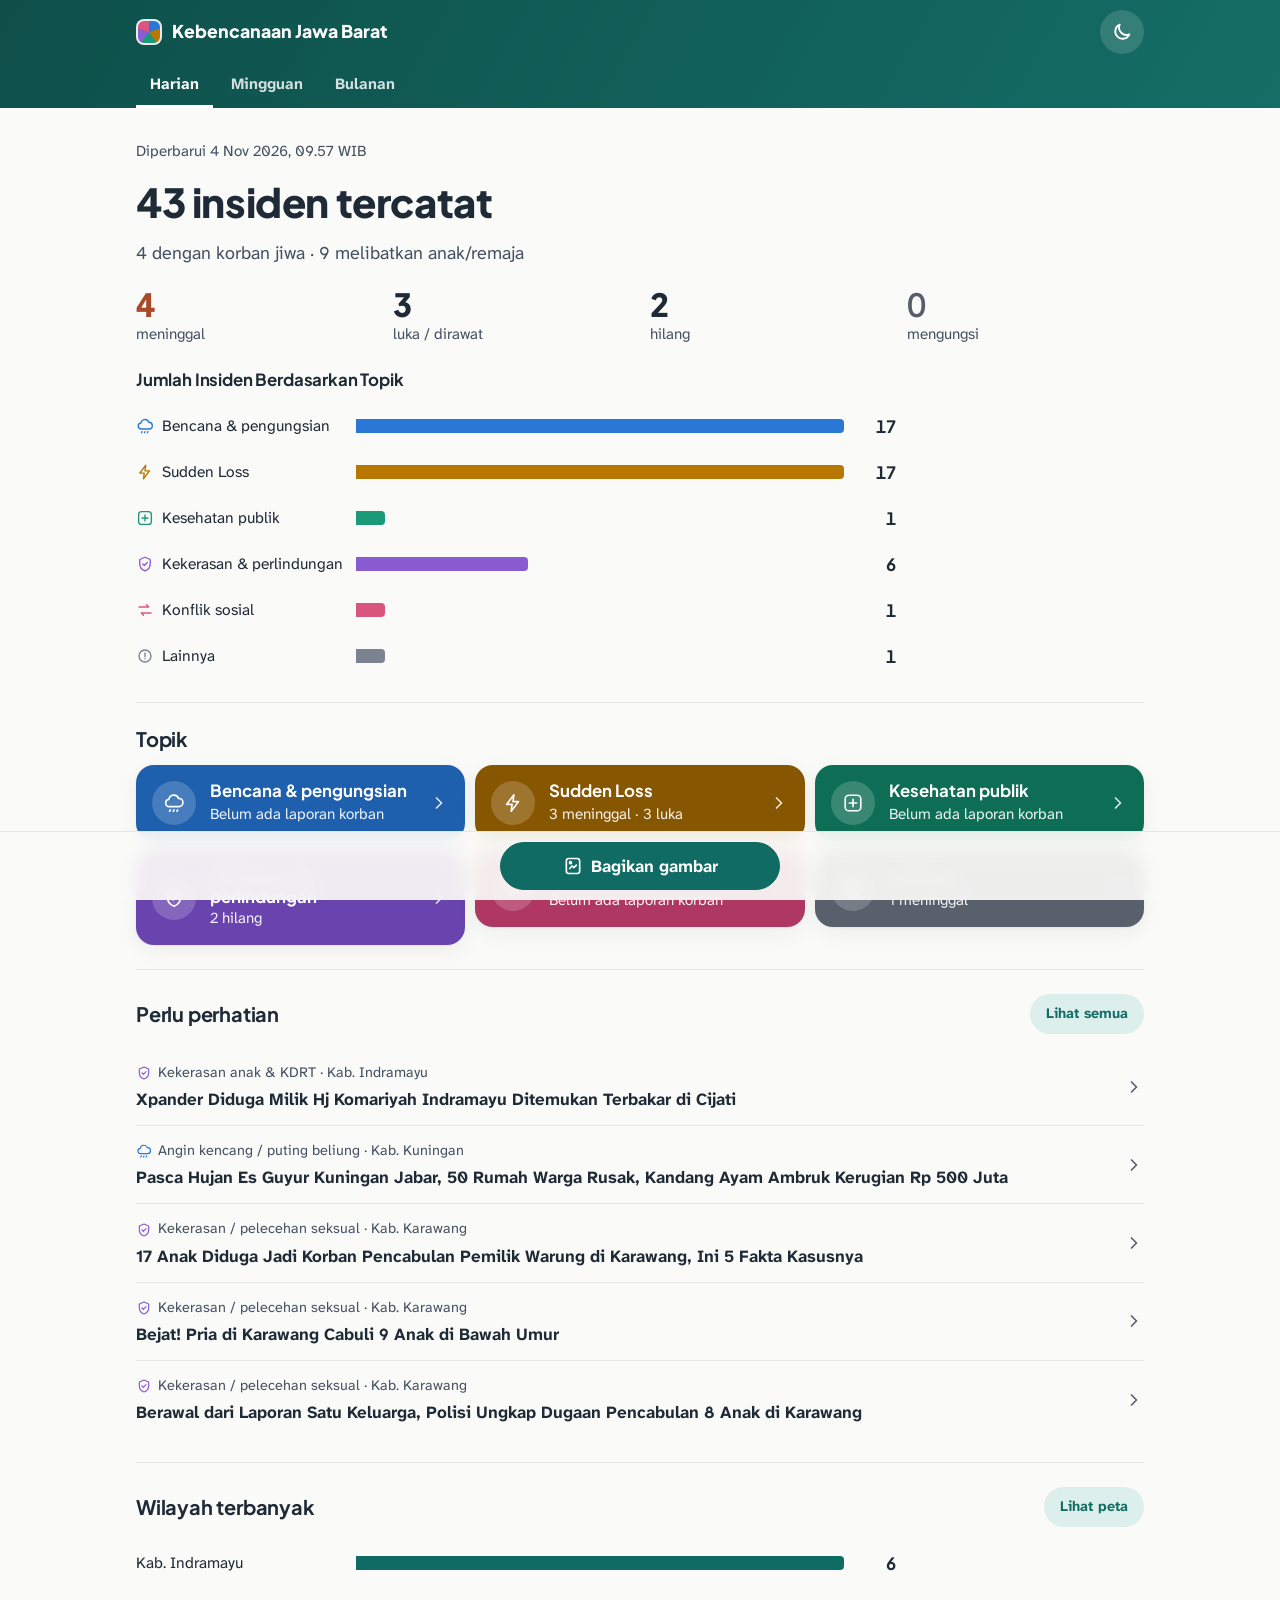
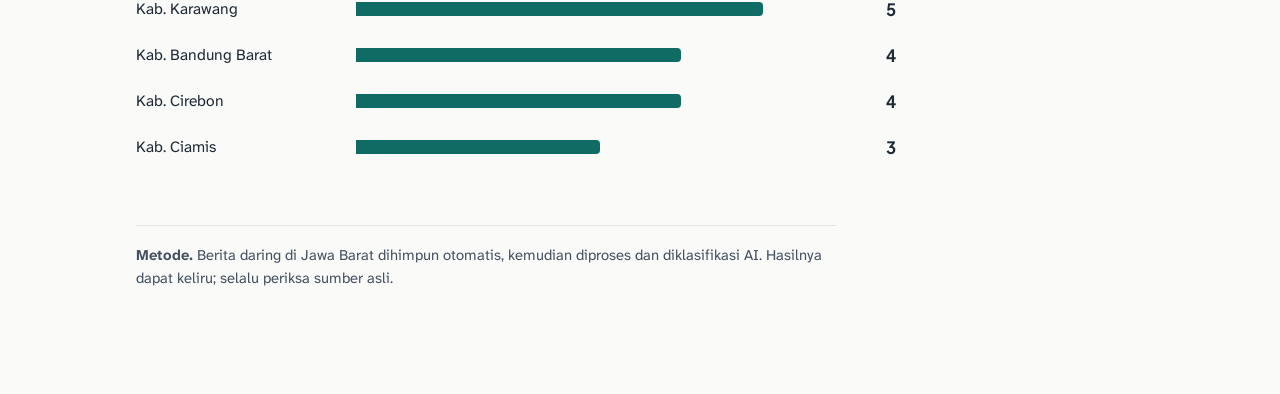
==== commit dd914fa9: "Recap menu, compact weekly/monthly report with map; archive from 24 Oct - Header menu: Harian · Ming" ====
--- a/docs/kebencanaan-jabar/index.html
+++ b/docs/kebencanaan-jabar/index.html
@@ -26,6 +26,11 @@
       <button type="button" class="theme" id="theme" aria-label="Ganti tema"></button>
     </div>
   </div>
+  <nav class="modes" aria-label="Laporan">
+    <a href="#/" data-mode="harian">Harian</a>
+    <a href="#/rekap/minggu" data-mode="minggu">Mingguan</a>
+    <a href="#/rekap/bulan" data-mode="bulan">Bulanan</a>
+  </nav>
 </header>
 <p class="sample-banner" id="sample-banner" hidden>Data contoh untuk uji tampilan, bukan kejadian nyata.</p>
 
--- a/docs/kebencanaan-jabar/style.css
+++ b/docs/kebencanaan-jabar/style.css
@@ -32,6 +32,7 @@
   --band: #0E4F4A;
   --band-2: #146E66;
   --note: #EEE8F7;
+  --past: #F6EACB; --past-ink: #5C4300;
   --shadow: 0 1px 2px rgba(31, 42, 55, .05), 0 6px 20px rgba(31, 42, 55, .06);
 
   /* lens marks for charts (validated categorical order) and deep shades for solid cards (white text >= 5.9:1) */
@@ -53,7 +54,7 @@
     color-scheme: dark;
     --page: #121619; --surface: #1A1F24; --surface-2: #232A30; --ink: #F1F0EC; --ink-2: #C9CDD3; --muted: #A3AAB4;
     --line: #2C343B; --accent: #3CC4B2; --accent-ink: #0B1A18; --accent-soft: #173833; --dead: #F08A63; --focus: #6FDCCD;
-    --band: #0B3B37; --band-2: #0F524C; --note: #2A2340; --shadow: none;
+    --band: #0B3B37; --band-2: #0F524C; --note: #2A2340; --past: #3A3020; --past-ink: #F0D9A0; --shadow: none;
     --l-bencana: #3987e5; --l-sudden-loss: #c98500; --l-kesehatan: #199e70; --l-kekerasan: #9b7ce6; --l-konflik: #d9577e; --l-lainnya: #8b93a0;
   }
 }
@@ -61,7 +62,7 @@
   color-scheme: dark;
   --page: #121619; --surface: #1A1F24; --surface-2: #232A30; --ink: #F1F0EC; --ink-2: #C9CDD3; --muted: #A3AAB4;
   --line: #2C343B; --accent: #3CC4B2; --accent-ink: #0B1A18; --accent-soft: #173833; --dead: #F08A63; --focus: #6FDCCD;
-  --band: #0B3B37; --band-2: #0F524C; --note: #2A2340; --shadow: none;
+  --band: #0B3B37; --band-2: #0F524C; --note: #2A2340; --past: #3A3020; --past-ink: #F0D9A0; --shadow: none;
   --l-bencana: #3987e5; --l-sudden-loss: #c98500; --l-kesehatan: #199e70; --l-kekerasan: #9b7ce6; --l-konflik: #d9577e; --l-lainnya: #8b93a0;
 }
 
@@ -276,6 +277,84 @@
 .seg button { border: 0; background: none; border-radius: 999px; padding: 6px 14px; min-height: 38px; cursor: pointer; font-size: .9rem; color: var(--ink-2); }
 .seg button[aria-pressed="true"] { background: var(--surface); color: var(--ink); font-weight: 700; box-shadow: var(--shadow); }
 
+/* ------------------------------------------------------------------ past incidents */
+.tag { display: inline-flex; align-items: center; padding: 1px 10px; border-radius: 999px; font-size: .8rem; font-weight: 700; line-height: 1.5; }
+.tag.past { background: var(--past); color: var(--past-ink); }
+.case-meta .tag { margin-left: 2px; }
+.note.past-note { background: var(--past); color: var(--past-ink); }
+
+/* ------------------------------------------------------------------ header menu: Harian · Mingguan · Bulanan */
+.modes { max-width: 1040px; margin: 0 auto; padding: 0 16px; display: flex; gap: 4px; overflow-x: auto; }
+.modes a { display: inline-flex; align-items: center; min-height: 44px; padding: 0 14px; color: rgba(255, 255, 255, .82); text-decoration: none;
+  font-weight: 700; font-size: .975rem; border-bottom: 3px solid transparent; white-space: nowrap; }
+.modes a:hover { color: #fff; }
+.modes a.on { color: #fff; border-bottom-color: #fff; }
+
+/* ------------------------------------------------------------------ recap */
+.stepper { display: grid; grid-template-columns: auto 1fr auto; align-items: center; gap: 8px; }
+.stepper h1 { text-align: center; font-size: clamp(1.5rem, 1.1rem + 2vw, 2.25rem); }
+.step { display: grid; place-items: center; width: 44px; height: 44px; border-radius: 50%; background: rgba(255, 255, 255, .16);
+  color: #fff; font-size: 1.6rem; line-height: 1; text-decoration: none; }
+.band a.step { color: #fff; }
+.step:hover { background: rgba(255, 255, 255, .26); }
+.step.off { opacity: .3; }
+.recap-band .eyebrow { justify-content: center; }
+.recap-band .meta { text-align: center; }
+.subtabs { display: flex; gap: 4px; border-bottom: 1px solid var(--line); margin-top: 12px; }
+.subtabs a { display: inline-flex; align-items: center; min-height: 44px; padding: 0 16px; color: var(--ink-2); text-decoration: none; font-weight: 700;
+  border-bottom: 3px solid transparent; margin-bottom: -1px; }
+.subtabs a[aria-current="page"] { color: var(--ink); border-bottom-color: var(--accent); }
+.kpi { display: flex; flex-wrap: wrap; align-items: baseline; gap: 4px 14px; }
+.kpi-delta { color: var(--ink-2); font-variant-numeric: tabular-nums; }
+.fig .fig-prev { order: -1; font-family: var(--font-body); font-size: .875rem; font-weight: 400; color: var(--muted); }
+
+/* daily columns: one accent series, rounded data-ends on the baseline, values on hover */
+.cols { list-style: none; margin: 0; padding: 18px 0 0; display: grid; grid-template-columns: repeat(var(--n), minmax(0, 1fr)); gap: 6px;
+  height: 150px; border-bottom: 1px solid var(--line); }
+.cols.dense { gap: 2px; }
+.col { position: relative; display: flex; flex-direction: column; justify-content: flex-end; align-items: center; min-width: 0; }
+.col-bar { width: 100%; max-width: 40px; background: var(--accent); border-radius: 4px 4px 0 0; }
+.col.future .col-bar { background: var(--line); }
+.col-v { margin-bottom: 2px; font-size: .8rem; font-weight: 700; color: var(--ink-2); font-variant-numeric: tabular-nums; }
+.col:hover .col-v[hidden] { display: block !important; }
+.col:hover .col-bar { filter: brightness(1.15); }
+.col-t { position: absolute; top: 100%; padding-top: 4px; font-size: .75rem; color: var(--ink-2); white-space: nowrap; }
+.cols + * { margin-top: 18px; }
+.stats .cols { margin-bottom: 22px; }
+
+/* compact tables: topics and regions */
+.tbl { display: grid; gap: 10px; min-width: 0; }
+.rtable { width: 100%; border-collapse: collapse; font-variant-numeric: tabular-nums; }
+.rtable th, .rtable td { padding: 10px 6px; text-align: right; border-top: 1px solid var(--line); vertical-align: middle; }
+.rtable thead th { border-top: 0; font-size: .8rem; font-weight: 700; color: var(--ink-2); vertical-align: bottom; }
+.rtable th:first-child { text-align: left; padding-left: 0; }
+.rtable td:last-child { padding-right: 0; }
+.rtable tbody th a { display: inline-flex; align-items: center; gap: 8px; min-height: 32px; font-weight: 700; color: var(--ink); text-decoration: none; }
+.rtable tbody th a:hover { color: var(--accent); text-decoration: underline; }
+.rtable tbody th .icon, .tl .icon { color: var(--lc); }
+.rtable .d { display: block; font-size: .8rem; font-weight: 400; color: var(--muted); }
+.tl { display: inline-flex; align-items: center; gap: 6px; font-size: .9rem; }
+
+/* cases grouped by topic, folded */
+.grp { border-top: 1px solid var(--line); }
+.grp:last-of-type { border-bottom: 1px solid var(--line); }
+.grp > summary { display: grid; grid-template-columns: auto 1fr auto; align-items: center; column-gap: 10px; min-height: 56px; padding: 8px 0;
+  cursor: pointer; list-style: none; }
+.grp > summary::-webkit-details-marker { display: none; }
+.grp > summary .icon { color: var(--lc); }
+.grp-name { font-family: var(--font-head); font-weight: 700; }
+.grp-n { font-family: var(--font-head); font-weight: 800; font-variant-numeric: tabular-nums; }
+.grp-n::after { content: "›"; display: inline-block; margin-left: 10px; color: var(--muted); transition: transform .15s; }
+.grp[open] > summary .grp-n::after { transform: rotate(90deg); }
+.grp-impact { grid-column: 2 / 4; font-size: .9rem; color: var(--ink-2); }
+.grp .note { margin-top: 0; }
+.grp-more > summary { cursor: pointer; min-height: 44px; display: flex; align-items: center; font-weight: 700; color: var(--accent); }
+.past-list > summary { grid-template-columns: 1fr auto; }
+.past-list .grp-name { color: var(--ink-2); }
+.past-list > p { font-size: .925rem; margin-bottom: 4px; }
+.method-note { font-size: .875rem; color: var(--muted); max-width: 70ch; }
+.map-count { font-size: 1.05rem; color: var(--ink-2); }
+
 /* ------------------------------------------------------------------ notes */
 .note { margin-top: 12px; padding: 12px 16px; border-radius: var(--r-sm); background: var(--note); font-size: .95rem; }
 .support { margin-block: 8px 16px; padding: 12px 16px; border-radius: var(--r-sm); background: var(--accent-soft); font-weight: 700; }
@@ -344,6 +423,7 @@
 .st-body { padding: 44px 72px 0; display: flex; flex-direction: column; gap: 26px; min-height: 0; overflow: hidden; }
 .st-body > * { flex-shrink: 0; }
 .st-lede { font-size: 32px; color: var(--ink-2); }
+.st-lede-band { font-size: 30px; color: rgba(255, 255, 255, .9); }
 .st-figs { display: grid; grid-template-columns: repeat(4, 1fr); gap: 20px; }
 .st-fig { display: flex; flex-direction: column; }
 .st-fig b { font-family: var(--font-head); font-size: 72px; font-weight: 800; line-height: 1.05; font-variant-numeric: tabular-nums; }
